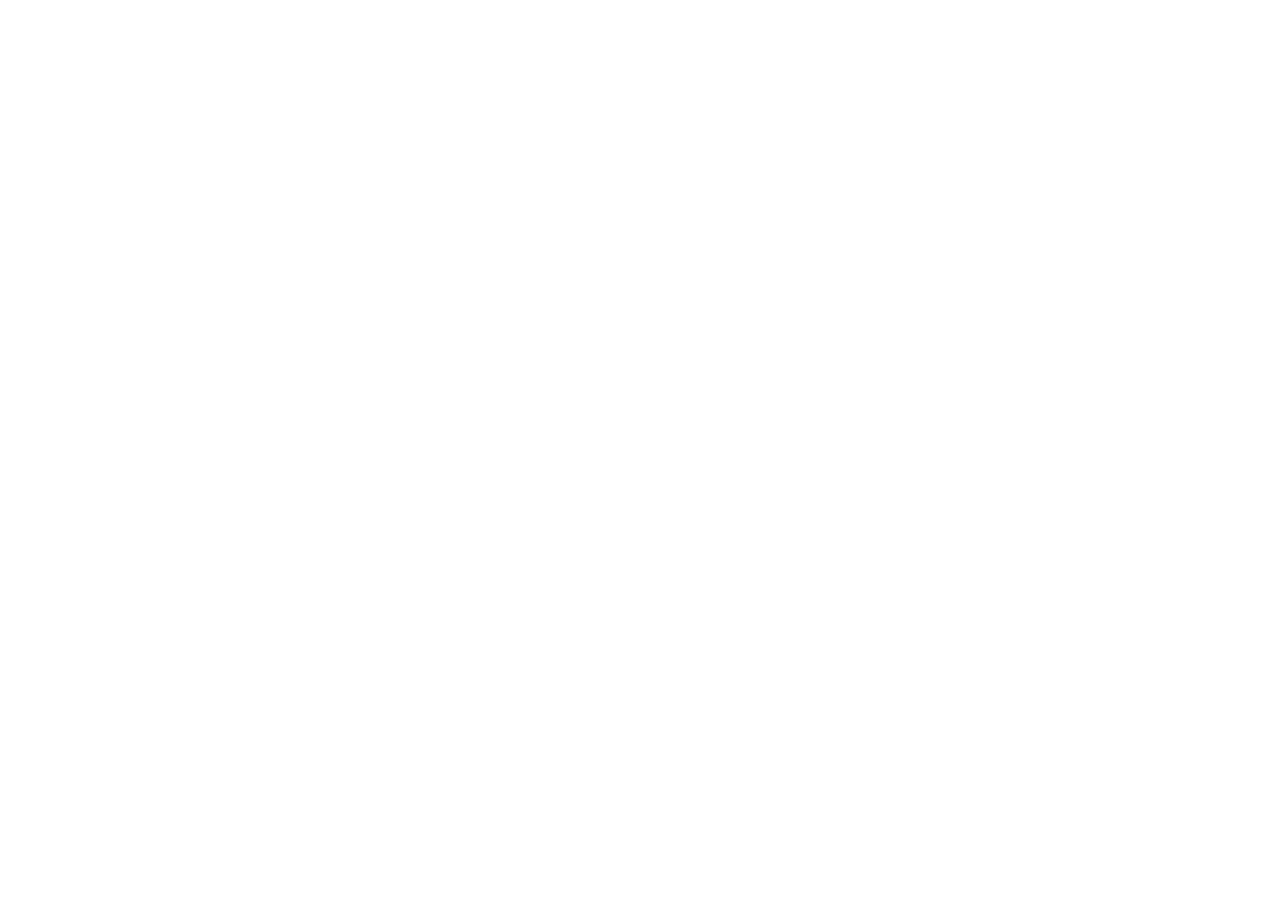
==== 3-column-preview-card-component-main/index.html @ 80957205 "terminado" ====
<!DOCTYPE html>
<html lang="en">
<head>
    <meta charset="UTF-8">
    <meta http-equiv="X-UA-Compatible" content="IE=edge">
    <meta name="viewport" content="width=device-width, initial-scale=1.0">
    
    
    
    <link rel="stylesheet" href="css/normalize.css">
    <link rel="stylesheet" href="style.scss">
    
    <title>Document</title>
</head>
<body>
    




    

    <script src="code.js"></script>
</body>
</html>
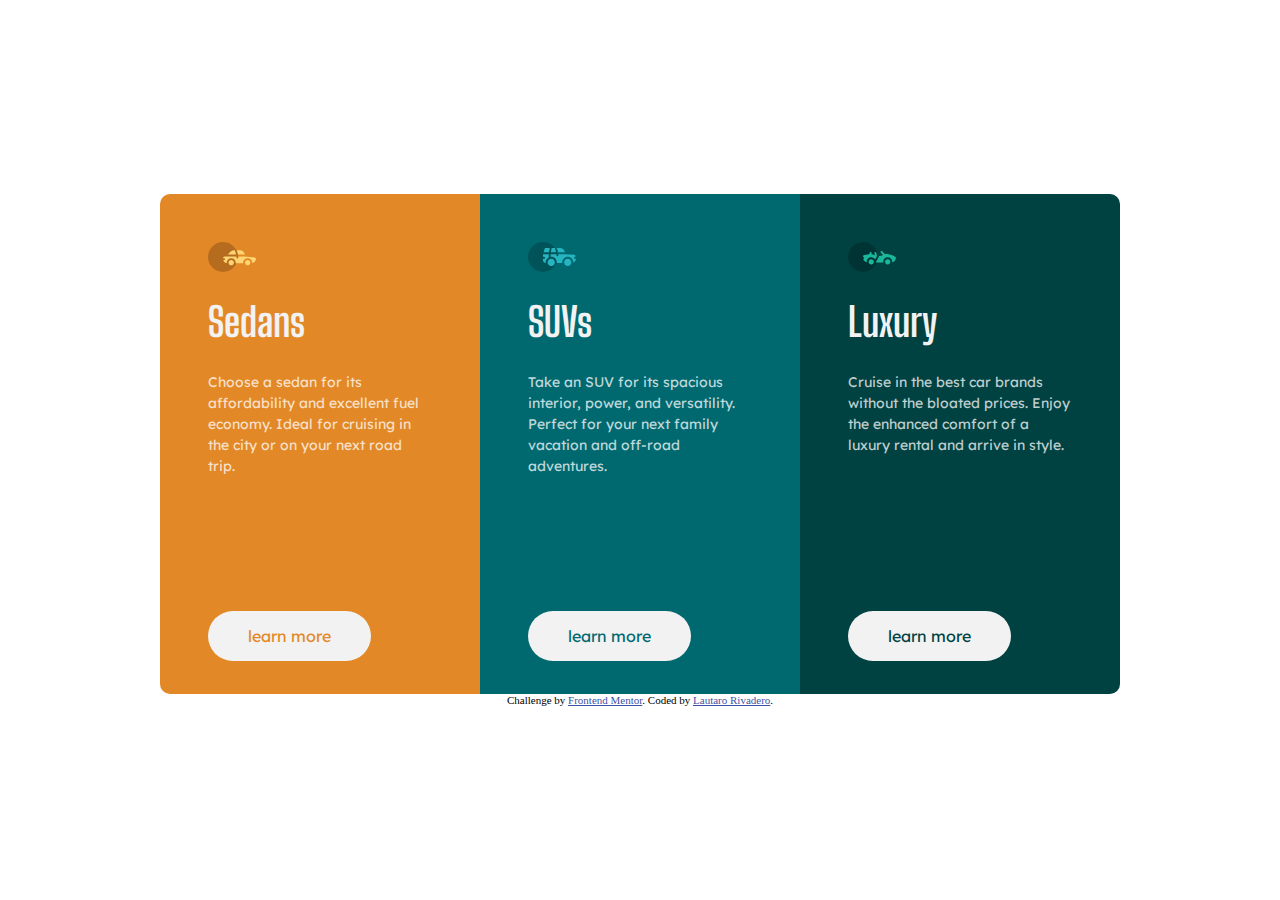
==== commit 1e515e83: "terminado" ====
--- a/3-column-preview-card-component-main/index.html
+++ b/3-column-preview-card-component-main/index.html
@@ -1,25 +1,232 @@
 <!DOCTYPE html>
 <html lang="en">
+
 <head>
-    <meta charset="UTF-8">
-    <meta http-equiv="X-UA-Compatible" content="IE=edge">
-    <meta name="viewport" content="width=device-width, initial-scale=1.0">
-    
-    
-    
-    <link rel="stylesheet" href="css/normalize.css">
-    <link rel="stylesheet" href="style.scss">
-    
-    <title>Document</title>
+  <meta charset="UTF-8">
+  <meta name="viewport" content="width=device-width, initial-scale=1.0">
+  <!-- displays site properly based on user's device -->
+
+  <link rel="icon" type="image/png" sizes="32x32" href="./images/favicon-32x32.png">
+
+  <title>Frontend Mentor | 3-column preview card component</title>
+  <link rel="preconnect" href="https://fonts.googleapis.com">
+  <link rel="preconnect" href="https://fonts.gstatic.com" crossorigin>
+  
+
+  <link rel="preconnect" href="https://fonts.googleapis.com">
+  <link rel="preconnect" href="https://fonts.gstatic.com" crossorigin>
+  <link rel="preconnect" href="https://fonts.googleapis.com">
+  <link rel="preconnect" href="https://fonts.gstatic.com" crossorigin>
+  <link href="https://fonts.googleapis.com/css2?family=Big+Shoulders+Display:wght@700&family=Lexend+Deca&display=swap" rel="stylesheet">
+  <!-- Feel free to remove these styles or customise in your own stylesheet 👍 -->
+  <style>
+    .attribution {
+      font-size: 11px;
+      text-align: center;
+    }
+
+    .attribution a {
+      color: hsl(228, 45%, 44%);
+    }
+
+
+
+    /* Bright orange: hsl(31, 77%, 52%)
+    Dark cyan: hsl(184, 100%, 22%)
+    Very dark cyan: hsl(179, 100%, 13%) */
+      * {
+      box-sizing: border-box;
+      padding: 0;
+      margin: 0;
+    }
+
+    body {
+      display: flex;
+      justify-content: center;
+      align-items: center;
+      flex-flow: column nowrap;
+      min-height: 100vh;
+    }
+
+    main
+    {
+      display: flex;
+      flex-flow: row nowrap;
+      color: white;
+      margin-left: 1rem;
+      margin-right: 1rem;
+      overflow: auto;
+    }
+    main article
+    {
+      min-height: 500px;
+      width: 320px;
+      padding: 48px;
+      display: flex;
+      flex-flow: column nowrap;
+      justify-content: space-between;
+    }
+    main article:nth-child(1){
+      background-color: hsl(31, 77%, 52%);
+      border-radius: 10px 0px 0px 10px ;
+     
+    }
+    main article:nth-child(2){
+      background-color: hsl(184, 100%, 22%);
+    }
+    main article:nth-child(3){
+      background-color: hsl(179, 100%, 13%);
+      border-radius:  0px 10px 10px 0px  ;
+
+    }
+    main article header
+    {
+      display: flex;
+      flex-flow: column nowrap;
+      justify-content: space-between;
+      gap: 26px;
+
+    }
+    main article header img
+    {
+      width: 48px;
+    }
+    main article header h1
+    {
+      font-family: 'Big Shoulders Display', cursive;
+      font-weight:700 ;
+      font-size: 2.5rem;
+      color: hsl(0, 0%, 95%);
+    }
+    main article header p
+    {
+      line-height: 150%;
+      font-family: 'Lexend Deca', sans-serif;
+      color: hsla(0, 0%, 100%, 0.75);
+      font-weight: 400 ;
+      font-size: 14px;
+    }
+     
+    main article footer a{
+      font-family: 'Lexend Deca', sans-serif;
+      text-decoration: none;
+      background-color:  hsl(0, 0%, 95%);
+      padding: 15px 40px;
+      border-radius: 25px;
+
+    }
+    main article footer a:hover
+    { 
+      transition: .2s ease-in-out;
+      background-color:hsla(0, 0%, 100%, 0.83) ;
+    }
+    main article:nth-child(1) footer a
+    {
+       color: hsl(31, 77%, 52%);
+    }
+    main article:nth-child(2) footer a
+    {
+    color: hsl(184, 100%, 22%);
+    }
+    main article:nth-child(3) footer a
+    {
+    color: hsl(179, 100%, 13%);
+    }
+    @media (max-width: 600px) {
+      main
+    {
+      display: flex;
+      flex-flow: column nowrap;
+      margin-top: 3rem;
+      margin-bottom: 3rem;
+
+    }
+
+    main article
+    {
+    min-height: 360px;
+    gap: 40px;
+    }
+
+    main article:nth-child(1){
+      border-radius: 10px 10px 0px 0px ;
+    }
+    main article:nth-child(2){
+      border-radius: 0px 0px 0px 0px ;
+
+    }
+    main article:nth-child(3){
+      border-radius:  0px 0px 10px 10px  ;
+    }
+    }
+  </style>
 </head>
+
 <body>
-    
-
-
-
-
-    
-
-    <script src="code.js"></script>
+
+
+  <main>
+    <article>
+      <header>
+        <img src="./images/icon-sedans.svg" alt="" srcset="">
+        <h1>Sedans</h1>
+        <p>Choose a sedan for its affordability and excellent fuel economy. Ideal for cruising in the city
+          or on your next road trip.</p>
+      </header>
+      <footer>
+        <a href="#">learn more</a>
+      </footer>
+    </article>
+
+    <article>
+      <header>
+        <img src="./images/icon-suvs.svg" alt="" srcset="">
+        <h1>SUVs</h1>
+        <p>
+          Take an SUV for its spacious interior, power, and versatility. Perfect for your next family vacation
+          and off-road adventures.
+        </p>
+      </header>
+      <footer>
+      <a href="#"> learn more</a>
+      </footer>
+    </article>
+
+
+    <article>
+      <header>
+        <img src="./images/icon-luxury.svg" alt="" srcset="">
+        <h1>Luxury</h1>
+        <p>Cruise in the best car brands without the bloated prices. Enjoy the enhanced comfort of a luxury
+          rental and arrive in style.</p>
+      </header>
+      <footer>
+        <footer>
+          <a href="#">learn more</a>
+        </footer>
+      </footer>
+
+    </article>
+  </main>
+  <!-- Sedans
+  Choose a sedan for its affordability and excellent fuel economy. Ideal for cruising in the city 
+  or on your next road trip.
+
+  SUVs
+  Take an SUV for its spacious interior, power, and versatility. Perfect for your next family vacation 
+  and off-road adventures.
+
+  Luxury
+  Cruise in the best car brands without the bloated prices. Enjoy the enhanced comfort of a luxury 
+  rental and arrive in style. -->
+
+
+
+
+  <div class="attribution">
+    Challenge by <a href="https://www.frontendmentor.io?ref=challenge" target="_blank">Frontend Mentor</a>.
+    Coded by <a href="#">Lautaro Rivadero</a>.
+  </div>
 </body>
+
 </html>